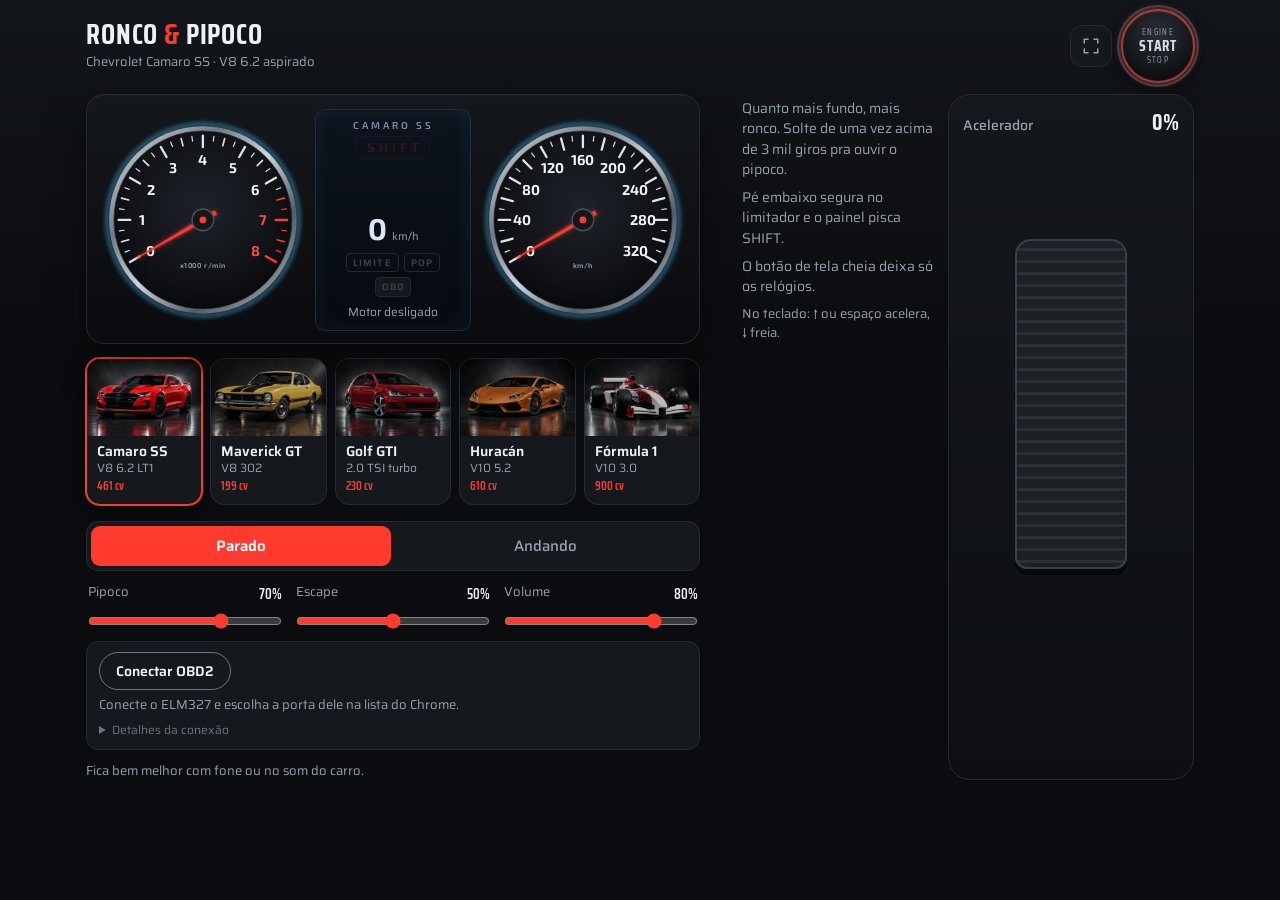
==== index.html @ 42ac66fa "Ronco & Pipoco: painéis por carro, modo painel e SHIFT - Conta-giros e velocímetro no estilo de cada" ====
<!doctype html>
<html lang="pt-BR">
<head>
<meta charset="utf-8">
<meta name="viewport" content="width=device-width, initial-scale=1, viewport-fit=cover">
<title>Ronco &amp; Pipoco</title>
<meta name="description" content="Simulador de ronco e pipoco de motor com o painel de cada carro: Camaro V8, Maverick V8, Golf GTI, Huracán V10 e Fórmula 1. Liga no OBD2 do seu carro.">
<meta name="theme-color" content="#0b0c0f">
<link rel="manifest" href="manifest.webmanifest">
<link rel="icon" href="icons/icon.svg" type="image/svg+xml">
<link rel="apple-touch-icon" href="icons/apple-touch-icon.png">
<meta name="mobile-web-app-capable" content="yes">
<meta name="apple-mobile-web-app-capable" content="yes">
<meta name="apple-mobile-web-app-status-bar-style" content="black-translucent">
<meta name="apple-mobile-web-app-title" content="Ronco">
<link rel="preconnect" href="https://fonts.googleapis.com">
<link rel="preconnect" href="https://fonts.gstatic.com" crossorigin>
<link href="https://fonts.googleapis.com/css2?family=Saira:wght@400;500;600&family=Saira+Condensed:wght@500;600;700&family=Exo+2:wght@600;700&family=Jost:wght@400;500&family=Barlow:wght@500;600;700&family=Michroma&family=Share+Tech+Mono&display=swap" rel="stylesheet">
<link rel="stylesheet" href="css/app.css">
</head>
<body data-car="camaro">
<main class="app">
  <header class="top">
    <div class="brand">
      <h1>Ronco <span>&amp;</span> Pipoco</h1>
      <p class="carline" id="carLine">Chevrolet Camaro SS · V8 6.2 aspirado</p>
    </div>
    <div class="topbtns">
      <button type="button" id="fsBtn" class="iconbtn" aria-pressed="false" aria-label="Modo painel: tela cheia só com os relógios" title="Modo painel: tela cheia só com os relógios">
        <svg class="ico-enter" viewBox="0 0 24 24" fill="none" stroke="currentColor" stroke-width="2" stroke-linecap="round" stroke-linejoin="round" aria-hidden="true"><path d="M8 3H3v5M16 3h5v5M8 21H3v-5M16 21h5v-5"/></svg>
        <svg class="ico-exit" viewBox="0 0 24 24" fill="none" stroke="currentColor" stroke-width="2" stroke-linecap="round" stroke-linejoin="round" aria-hidden="true"><path d="M3 8h5V3M21 8h-5V3M3 16h5v5M21 16h-5v5"/></svg>
      </button>
      <button type="button" id="power" class="start" aria-pressed="false" aria-label="Ligar motor">
        <span class="ring" aria-hidden="true"></span>
        <span class="lbl" aria-hidden="true"><small>ENGINE</small><b id="powerTxt">START</b><small>STOP</small></span>
      </button>
    </div>
  </header>

  <section class="cluster-wrap" id="clusterWrap" aria-label="Painel">
    <div id="cluster" class="cl"></div>
    <div class="backfire" id="backfire" aria-hidden="true"></div>
  </section>

  <section class="garage" aria-label="Garagem">
    <div class="cars" role="radiogroup" aria-label="Carro" id="segEngine"></div>
  </section>

  <section class="pedals" id="pedals" aria-label="Pedais">
    <div class="side">
      <div class="hint" id="hint">
        <div id="hintSim">
          <p>Quanto mais fundo, mais ronco. Solte de uma vez acima de 3 mil giros pra ouvir o pipoco.</p>
          <p>Pé embaixo segura no limitador e o painel pisca SHIFT.</p>
          <p>O botão de tela cheia deixa só os relógios.</p>
          <p class="kbd">No teclado: ↑ ou espaço acelera, ↓ freia.</p>
        </div>
        <div id="hintObd" hidden>
          <p>O pedal da tela segue o seu pé. A marcha e a velocidade vêm do seu carro.</p>
          <p>O giro do seu carro é convertido pra faixa do carro escolhido.</p>
          <p>Parado: o pipoco vem quando você solta depois de acelerar. Andando: ele continua enquanto o carro desacelera.</p>
          <p>Com o carro parado, pise até o fundo uma vez pra calibrar o pedal.</p>
        </div>
      </div>
      <div class="pad brake" id="brake" role="slider" tabindex="0" aria-label="Freio" aria-valuemin="0" aria-valuemax="100" aria-valuenow="0" data-on="0" hidden>
        <div class="fill"></div><div class="plate"></div>
        <div class="cap"><span>Freio</span><span class="pct">0%</span></div>
      </div>
    </div>
    <div class="pad gas" id="gas" role="slider" tabindex="0" aria-label="Acelerador" aria-valuemin="0" aria-valuemax="100" aria-valuenow="0" data-on="0">
      <div class="fill"></div><div class="plate"></div>
      <div class="cap"><span>Acelerador</span><span class="pct">0%</span></div>
    </div>
  </section>

  <section class="controls" aria-label="Ajustes">
    <div class="seg" role="radiogroup" aria-label="Situação do carro" id="segMode">
      <button type="button" role="radio" aria-checked="true" data-v="0">Parado</button>
      <button type="button" role="radio" aria-checked="false" data-v="1">Andando</button>
    </div>
    <div class="sliders">
      <label class="sl"><span>Pipoco <output id="popOut">70%</output></span><input id="pop" type="range" min="0" max="100" value="70"></label>
      <label class="sl"><span>Escape <output id="exhOut">50%</output></span><input id="exh" type="range" min="0" max="100" value="50"></label>
      <label class="sl"><span>Volume <output id="volOut">80%</output></span><input id="vol" type="range" min="0" max="100" value="80"></label>
    </div>
    <div class="obd" id="obd">
      <div class="obd-row">
        <button type="button" id="obdBtn" class="obd-btn" aria-pressed="false">Conectar OBD2</button>
        <button type="button" id="obdBle" class="obd-alt">Adaptador BLE</button>
      </div>
      <p class="obd-msg" id="obdMsg" role="status" aria-live="polite"></p>
      <details class="obd-log"><summary>Detalhes da conexão</summary><pre id="obdLog"></pre></details>
    </div>
  </section>

  <p class="status" id="status" role="status" aria-live="polite"></p>
</main>
<div class="shiftglow" id="shiftGlow" aria-hidden="true"></div>

<script src="js/engine.js"></script>
<script src="js/obd.js"></script>
<script src="js/cluster.js"></script>
<script src="js/app.js"></script>
</body>
</html>
---- css/app.css ----
/* Ronco & Pipoco — estilo geral e painéis por carro */
:root {
  --bg: #0b0c0f; --bg-2: #12151a; --surface: #15181d; --surface-2: #1c2026;
  --ink: #eef1f5; --ink-2: #98a1ad; --ink-3: #6b7480; --line: #262b33;
  --accent: #ff3b30; --accent-ink: #fff; --glow: #4fc3ff; --ok: #39d98a; --red: #ff4d4d;
  --rubber: #1d2025; --rib: #2b2f36; --fill: rgba(255, 59, 48, 0.16);
  --font-ui: "Saira", system-ui, -apple-system, "Segoe UI", Roboto, sans-serif;
  --font-num: "Saira Condensed", "Arial Narrow", "Roboto Condensed", system-ui, sans-serif;
  --radius: 18px;
  color-scheme: dark;
}
body[data-car="maverick"] { --bg: #0c0a08; --bg-2: #171209; --surface: #1a1612; --surface-2: #231d17; --line: #33291f; --accent: #ff8c42; --accent-ink: #1a0d04; --glow: #ffb257; --fill: rgba(255, 140, 66, 0.16); --ink: #f3ebdc; --ink-2: #a89d8a; --ink-3: #7a6f5f; }
body[data-car="gti"] { --accent: #e10a17; --glow: #ffffff; --fill: rgba(225, 10, 23, 0.16); }
body[data-car="huracan"] { --bg: #050507; --bg-2: #0d0d13; --surface: #111116; --surface-2: #18181f; --line: #26262f; --accent: #ffb400; --accent-ink: #1a1200; --glow: #ff7a00; --fill: rgba(255, 180, 0, 0.14); }
body[data-car="f1"] { --bg: #07080a; --bg-2: #0f1115; --surface: #14171b; --surface-2: #1b1f24; --line: #2a2f36; --accent: #39ff14; --accent-ink: #061a02; --glow: #4f7bff; --fill: rgba(57, 255, 20, 0.12); }

*, *::before, *::after { box-sizing: border-box; }
html { height: 100%; background: var(--bg); }
body {
  margin: 0; min-height: 100%; color: var(--ink);
  background: linear-gradient(180deg, var(--bg-2), var(--bg) 360px) no-repeat var(--bg);
  font: 400 16px/1.45 var(--font-ui);
  -webkit-tap-highlight-color: transparent; -webkit-text-size-adjust: 100%;
}
button { font: inherit; color: inherit; }
button:focus-visible, input:focus-visible, summary:focus-visible, [tabindex]:focus-visible { outline: 3px solid var(--glow); outline-offset: 2px; }
[hidden] { display: none !important; }

.app {
  max-width: 560px; margin: 0 auto;
  padding: calc(10px + env(safe-area-inset-top, 0px)) 16px calc(16px + env(safe-area-inset-bottom, 0px));
  display: grid; grid-template-columns: minmax(0, 1fr); gap: 12px;
}
.app > * { min-width: 0; }

/* ---------- topo ---------- */
.top { display: flex; align-items: center; justify-content: space-between; gap: 12px; }
.brand { min-width: 0; }
h1 { margin: 0; font: 700 22px/1 var(--font-num); letter-spacing: 0.03em; text-transform: uppercase; white-space: nowrap; }
h1 span { color: var(--accent); }
.carline { margin: 5px 0 0; font-size: 13px; color: var(--ink-2); white-space: nowrap; overflow: hidden; text-overflow: ellipsis; }
.topbtns { display: flex; align-items: center; gap: 10px; flex: none; }
.iconbtn {
  width: 42px; height: 42px; border-radius: 12px; border: 1px solid var(--line); background: var(--surface);
  color: var(--ink-2); display: grid; place-items: center; cursor: pointer; touch-action: manipulation;
}
.iconbtn:hover { color: var(--ink); }
.iconbtn svg { width: 18px; height: 18px; }
.iconbtn .ico-exit { display: none; }

/* botão de partida */
.start {
  position: relative; width: 62px; height: 62px; border-radius: 50%; border: 0; padding: 0; cursor: pointer; flex: none;
  background: radial-gradient(circle at 50% 32%, #2b2f36, #0e1013 72%);
  box-shadow: 0 0 0 3px #1b1e23, 0 0 0 5px #3a3f47, 0 8px 18px rgba(0, 0, 0, 0.6), inset 0 2px 2px rgba(255, 255, 255, 0.08);
  color: #d7dce3; display: grid; place-items: center; touch-action: manipulation;
}
.start .ring { position: absolute; inset: -1px; border-radius: 50%; border: 2px solid rgba(255, 80, 60, 0.6); box-shadow: 0 0 10px rgba(255, 80, 60, 0.4); transition: border-color 0.2s, box-shadow 0.2s; }
.start .lbl { display: grid; line-height: 1; text-align: center; font-family: var(--font-num); }
.start small { font-size: 8px; letter-spacing: 0.14em; color: #8f97a3; }
.start b { font-size: 14px; letter-spacing: 0.06em; margin: 2px 0; }
.start:active { transform: translateY(1px); }
.start[aria-pressed="true"] .ring { border-color: var(--ok); box-shadow: 0 0 14px rgba(57, 217, 138, 0.6), inset 0 0 10px rgba(57, 217, 138, 0.25); }
.start[aria-pressed="true"] b { color: #fff; }

/* ---------- painel ---------- */
.cluster-wrap { position: relative; container: clusterbox / inline-size; }
.backfire {
  position: absolute; left: 12%; right: 12%; bottom: -8px; height: 44px; border-radius: 50%;
  background: radial-gradient(closest-side, rgba(255, 150, 40, 0.95), rgba(255, 70, 0, 0.4), transparent);
  filter: blur(10px); opacity: 0; pointer-events: none;
}
.cl {
  position: relative; display: grid; grid-template-columns: minmax(0, 1fr) minmax(0, 1fr); grid-template-areas: "tach speedo" "center center";
  gap: 6px 8px; align-items: center; padding: 10px 8px 8px; border-radius: var(--radius);
  background: linear-gradient(180deg, #14171c, #0a0b0e); border: 1px solid var(--line);
  box-shadow: inset 0 1px 0 rgba(255, 255, 255, 0.04), 0 18px 40px rgba(0, 0, 0, 0.45);
}
.cl.shift-on { box-shadow: inset 0 0 0 2px #ff2a2a, 0 0 30px rgba(255, 40, 40, 0.6), 0 18px 40px rgba(0, 0, 0, 0.45); }
.cl .gauge { grid-area: tach; min-width: 0; }
.cl .speedo { grid-area: speedo; }
.cl .center { grid-area: center; min-width: 0; }
.cl .gauge svg { display: block; width: 100%; height: auto; aspect-ratio: 1 / 1; }
.cl-defs { position: absolute; width: 0; height: 0; overflow: hidden; }
.cl text { text-anchor: middle; dominant-baseline: central; user-select: none; -webkit-user-select: none; }
.cl .num { font-variant-numeric: tabular-nums; }
.cl-huracan, .cl-f1 { display: block; padding: 0; background: none; border: 0; border-radius: 20px; overflow: hidden; }
.cl-huracan svg, .cl-f1 svg { display: block; width: 100%; max-width: 100%; height: auto; }
.cl-huracan svg { aspect-ratio: 520 / 420; }
.cl-f1 svg { aspect-ratio: 520 / 300; }

/* telinha central dos painéis analógicos: em linhas no celular, em coluna quando cabe o painel de três partes */
.cl .screen, .cl .mfd, .cl .plate { display: grid; gap: 6px; padding: 8px 12px; border-radius: 10px; }
.cl .row { display: flex; align-items: center; justify-content: space-between; gap: 10px; min-width: 0; }
.cl .r2 { justify-content: flex-start; gap: 16px; }
.cl .brandline { font: 600 10px/1 "Exo 2", sans-serif; letter-spacing: 0.3em; color: #7f8fa3; white-space: nowrap; }
.cl .gear { font: 700 34px/1 "Exo 2", sans-serif; color: #fff; min-width: 1.1em; min-height: 1em; }
.cl .dspd { display: flex; align-items: baseline; gap: 5px; font-variant-numeric: tabular-nums; }
.cl .dspd b { font: 700 28px/1 "Exo 2", sans-serif; }
.cl .dspd span { font-size: 11px; color: var(--ink-2); }
.cl .lamps { display: flex; gap: 5px; flex-wrap: wrap; justify-content: flex-end; }
.cl .lamp { font: 600 9.5px/1 var(--font-ui); letter-spacing: 0.12em; padding: 4px 6px; border-radius: 4px; color: #3a414b; border: 1px solid #232930; }
.cl .lamp.cut.on { color: #fff; background: #d12a2a; border-color: #ff5a5a; box-shadow: 0 0 8px rgba(255, 60, 60, 0.6); }
.cl .lamp.pop.on { color: #111; background: #ffa63b; border-color: #ffc46b; box-shadow: 0 0 8px rgba(255, 166, 59, 0.6); }
.cl .lamp.obd.on { color: #06110b; background: #39d98a; border-color: #7cf0b6; box-shadow: 0 0 8px rgba(57, 217, 138, 0.6); }
.cl .msg { font-size: 12px; color: var(--ink-2); min-height: 1.3em; min-width: 0; white-space: nowrap; overflow: hidden; text-overflow: ellipsis; }

/* aviso de troca */
.cl .shift {
  font: 700 13px/1 "Exo 2", sans-serif; letter-spacing: 0.3em; padding: 4px 6px 4px 10px; border-radius: 4px;
  color: #ff3b30; border: 1px solid rgba(255, 59, 48, 0.55); opacity: 0.13; white-space: nowrap;
}
.cl .shift.on { opacity: 1; }
.cl .shift.hot { background: #ff2222; color: #fff; border-color: #ff8080; box-shadow: 0 0 14px rgba(255, 40, 40, 0.9); }

@container clusterbox (min-width: 560px) {
  .cl { grid-template-columns: minmax(0, 1.12fr) minmax(0, 0.86fr) minmax(0, 1.12fr); grid-template-areas: "tach center speedo"; gap: 0 10px; padding: 14px 14px 12px; }
  .cl .screen, .cl .mfd, .cl .plate { justify-items: center; text-align: center; gap: 8px; padding: 10px; }
  .cl .row { flex-direction: column; justify-content: center; gap: 6px; }
  .cl .r3 .lamps { order: -1; justify-content: center; }
  .cl .gear { font-size: 40px; }
  .cl .dspd b { font-size: 30px; }
}

/* Camaro: aro cromado, luz azul, ponteiro vermelho */
.cl-camaro .glowring { fill: none; stroke: var(--glow); stroke-width: 5; opacity: 0.55; filter: blur(3px); }
.cl-camaro .bezel { fill: url(#cam-bezel); }
.cl-camaro .face { fill: url(#cam-face); stroke: #2a2f37; stroke-width: 1; }
.cl-camaro .tick { stroke: #dfe4ea; stroke-width: 1.7; stroke-linecap: round; }
.cl-camaro .tick.mid { stroke-width: 2.4; }
.cl-camaro .tick.major { stroke-width: 3.4; }
.cl-camaro .tick.hot { stroke: #ff3b30; }
.cl-camaro .num { fill: #f2f5f8; font: 700 21px "Exo 2", sans-serif; }
.cl-camaro .num.hot { fill: #ff4a40; }
.cl-camaro .unit { fill: #9aa5b3; font: 600 10.5px "Exo 2", sans-serif; letter-spacing: 0.08em; }
.cl-camaro .nd { fill: #ff3b30; filter: drop-shadow(0 0 3px rgba(255, 59, 48, 0.7)); }
.cl-camaro .hub { fill: #15171b; stroke: #4a515b; stroke-width: 2; }
.cl-camaro .hubcap { fill: #ff3b30; }
.cl-camaro .screen { background: linear-gradient(180deg, #0d141d, #070a0f); border: 1px solid #1f2c3c; box-shadow: inset 0 0 24px rgba(79, 195, 255, 0.08); color: #dbe7f5; }

/* Maverick: relógios pretos, cromado largo, agulha laranja, luz âmbar */
.cl-maverick { background: linear-gradient(180deg, #1b1612, #0b0908); border-color: #3a2f24; }
.cl-maverick .bezel { fill: url(#mav-chrome); }
.cl-maverick .face { fill: url(#mav-face); }
.cl-maverick .innerring { fill: none; stroke: #2a2522; stroke-width: 1; }
.cl-maverick .tick { stroke: #f1e7d2; stroke-width: 1.4; }
.cl-maverick .tick.mid { stroke-width: 2; }
.cl-maverick .tick.major { stroke-width: 2.6; }
.cl-maverick .tick.hot { stroke: #ff5a36; }
.cl-maverick .num { fill: #f1e7d2; font: 400 20px "Jost", sans-serif; }
.cl-maverick .num.hot { fill: #ff6a46; }
.cl-maverick .unit, .cl-maverick .title { fill: #a89c86; font: 500 9.5px "Jost", sans-serif; letter-spacing: 0.2em; }
.cl-maverick .nd { fill: #ff8c42; filter: drop-shadow(0 2px 2px rgba(0, 0, 0, 0.6)); }
.cl-maverick .ndw { fill: #2b2b2b; }
.cl-maverick .hub { fill: url(#mav-chrome); stroke: #111; stroke-width: 1; }
.cl-maverick .hubcap { fill: #111; }
.cl-maverick .plate {
  background: linear-gradient(180deg, #2a241e, #15110e); border: 2px solid #8d857a;
  box-shadow: inset 0 0 0 1px #3b332b, inset 0 2px 8px rgba(0, 0, 0, 0.6);
}
.cl-maverick .brandline { font-family: "Jost", sans-serif; font-weight: 500; color: #b8a98f; letter-spacing: 0.32em; }
.cl-maverick .shift { font: 500 13px/1 "Jost", sans-serif; letter-spacing: 0.3em; }
.cl-maverick .quad { display: flex; gap: 10px; font: 500 18px/1 "Jost", sans-serif; color: #4a4038; }
.cl-maverick .quad span.on { color: #ffb257; text-shadow: 0 0 8px rgba(255, 178, 87, 0.8); }
.cl-maverick .gsmall { font: 500 14px "Jost", sans-serif; color: #ffb257; min-width: 2ch; }
.cl-maverick .odo { display: flex; align-items: center; gap: 2px; }
.cl-maverick .odo i {
  display: inline-grid; place-items: center; width: 16px; height: 22px; background: #0a0a0a; color: #f3e9d2;
  font: 500 15px/1 "Jost", sans-serif; font-style: normal; border-radius: 2px;
  box-shadow: inset 0 0 0 1px #2a2a2a, inset 0 -6px 8px rgba(0, 0, 0, 0.6);
}
.cl-maverick .odo i.tenth { background: #6d1d1d; }
.cl-maverick .odo small { margin-left: 6px; font: 500 11px "Jost", sans-serif; color: #a89c86; }
.cl-maverick .msg { color: #a89c86; }
.cl-maverick .r3 .lamps { order: 0; }

/* GTI: colmeia, números brancos, faixa e ponteiros vermelhos */
.cl-gti .bezel { fill: url(#gti-bezel); }
.cl-gti .face { fill: url(#gti-face); }
.cl-gti .redring { fill: none; stroke: #e10a17; stroke-width: 1.5; opacity: 0.9; }
.cl-gti .redband { fill: none; stroke: #e10a17; }
.cl-gti .tick { stroke: #fff; stroke-width: 1.6; }
.cl-gti .tick.mid { stroke-width: 2.2; }
.cl-gti .tick.major { stroke-width: 3; }
.cl-gti .num { fill: #fff; font: 600 19px "Barlow", sans-serif; }
.cl-gti .unit { fill: #9aa0ab; font: 500 10px "Barlow", sans-serif; letter-spacing: 0.08em; }
.cl-gti .badge { fill: #e10a17; font: 700 15px "Barlow", sans-serif; letter-spacing: 0.14em; }
.cl-gti .nd { fill: #e10a17; filter: drop-shadow(0 0 3px rgba(225, 10, 23, 0.6)); }
.cl-gti .ndtip { fill: #ff6b6b; }
.cl-gti .hub { fill: #111216; stroke: #34373e; stroke-width: 2; }
.cl-gti .mfd { background: #07070a; border: 1px solid #2a2b31; color: #f2f2f2; }
.cl-gti .brandline { color: #e10a17; font-family: "Barlow", sans-serif; font-weight: 700; }
.cl-gti .shift { font-family: "Barlow", sans-serif; }
.cl-gti .gear, .cl-gti .dspd b { font-family: "Barlow", sans-serif; }
.cl-gti .boost { display: flex; align-items: center; gap: 8px; font-size: 11px; color: var(--ink-2); width: 100%; }
.cl-gti .boost .bar { flex: 1; display: block; height: 5px; background: #23242a; border-radius: 3px; overflow: hidden; }
.cl-gti .boost .bfill { display: block; height: 100%; width: 0; background: #e10a17; }
.cl-gti .boost .bval { font: 600 12px var(--font-num); font-style: normal; color: #fff; min-width: 48px; text-align: right; }

/* LEDs de troca */
.cl .led { fill: #17171d; stroke: #26262e; stroke-width: 1; }
.cl .led.on.g { fill: #2cff6a; stroke: #7dffa6; filter: drop-shadow(0 0 4px #2cff6a); }
.cl .led.on.r { fill: #ff3b2f; stroke: #ff8a82; filter: drop-shadow(0 0 4px #ff3b2f); }
.cl .led.on.b { fill: #4f7bff; stroke: #9fb7ff; filter: drop-shadow(0 0 4px #4f7bff); }

/* Huracán: painel digital */
.cl-huracan .bg { fill: #050507; }
.cl-huracan .hexframe { fill: none; stroke: #2b2b35; stroke-width: 2; }
.cl-huracan .hexframe.thin { stroke: #1d1d25; stroke-width: 1; }
.cl-huracan .face { fill: url(#hur-face); stroke: #1b1b22; stroke-width: 1; }
.cl-huracan .redarc { fill: none; stroke: #ff2f2f; stroke-width: 4; }
.cl-huracan .track { fill: none; stroke: #1d1d25; stroke-width: 12; }
.cl-huracan .prog { fill: none; stroke: url(#hur-heat); stroke-width: 12; }
.cl-huracan .tick { stroke: #d9d9e0; stroke-width: 1.4; }
.cl-huracan .tick.major { stroke-width: 2.6; }
.cl-huracan .tick.hot { stroke: #ff3b3b; }
.cl-huracan .num { fill: #f0f0f4; font: 400 17px "Michroma", sans-serif; }
.cl-huracan .num.hot { fill: #ff4a4a; }
.cl-huracan .ptr { fill: #fff; filter: drop-shadow(0 0 3px rgba(255, 255, 255, 0.8)); }
.cl-huracan .hgear { fill: #fff; font: 400 88px "Michroma", sans-serif; }
.cl-huracan .hgear.hot { fill: #ff4a4a; }
.cl-huracan .hspd { fill: #ffb400; font: 400 40px "Michroma", sans-serif; font-variant-numeric: tabular-nums; }
.cl-huracan .hunit { fill: #8c8c99; font: 400 11px "Michroma", sans-serif; letter-spacing: 0.2em; }
.cl-huracan .hmsg { fill: #c9c9d2; font: 500 15px var(--font-ui); }
.cl-huracan .hlbl { fill: #6f6f7d; font: 400 11px "Michroma", sans-serif; letter-spacing: 0.16em; }
.cl-huracan .hval { fill: #f0f0f4; font: 400 18px "Michroma", sans-serif; font-variant-numeric: tabular-nums; }
.cl-huracan .hmode { fill: #ffb400; font: 400 13px "Michroma", sans-serif; letter-spacing: 0.3em; }
.cl-huracan .hlamp { fill: #2a2a33; font: 600 11px var(--font-ui); letter-spacing: 0.14em; }
.cl-huracan .hlamp.on { fill: #ff3b3b; }
.cl-huracan .hshift { fill: #ff3b3b; font: 400 14px "Michroma", sans-serif; letter-spacing: 0.4em; opacity: 0.12; }
.cl-huracan .hshift.on { opacity: 1; }
.cl-huracan .hshift.hot { filter: drop-shadow(0 0 6px rgba(255, 59, 59, 0.9)); }

/* Fórmula 1: volante com LCD */
.cl-f1 .wheel { stroke: #30353c; stroke-width: 2; }
.cl-f1 .lcd { fill: url(#f1-lcd); stroke: #0d0f0e; stroke-width: 3; }
.cl-f1 .lbl { fill: #3c4a3a; font: 500 12px "Share Tech Mono", monospace; letter-spacing: 0.2em; }
.cl-f1 .lbl.shift { fill: #182417; font-weight: 700; font-size: 14px; opacity: 0.15; }
.cl-f1 .lbl.shift.on { opacity: 1; }
.cl-f1 .sg { fill: #8f9c84; opacity: 0.3; }
.cl-f1 .sg.on { fill: #182417; opacity: 1; }
.cl-f1 .bar { fill: #8f9c84; opacity: 0.3; }
.cl-f1 .bar.on { fill: #182417; opacity: 1; }
.cl-f1 .lcdtxt { fill: #182417; font: 600 14px "Share Tech Mono", monospace; letter-spacing: 0.1em; text-anchor: start; }
.cl-f1 .lcdtxt.c { text-anchor: middle; }
.cl-f1 .lcdtxt.r { text-anchor: end; }
.cl-f1 .led { fill: #121417; stroke: #2a2f36; }

/* ---------- garagem ---------- */
.cars {
  display: flex; gap: 8px; overflow-x: auto; scroll-snap-type: x proximity; overscroll-behavior-x: contain;
  margin: 0 -16px; padding: 2px 16px 6px; scroll-padding: 0 16px; scrollbar-width: none;
}
.cars::-webkit-scrollbar { display: none; }
.car {
  flex: 0 0 auto; scroll-snap-align: start; display: grid; grid-template-columns: 62px auto; align-items: center; gap: 0 10px;
  padding: 5px 14px 5px 5px; border: 1px solid var(--line); border-radius: 12px;
  background: var(--surface); color: var(--ink); text-align: left; cursor: pointer; touch-action: manipulation;
  transition: border-color 0.15s, box-shadow 0.15s;
}
.car img { display: block; width: 62px; height: 42px; object-fit: cover; border-radius: 8px; background: #0a0b0e; filter: saturate(0.7) brightness(0.8); transition: filter 0.2s; }
.car .meta { display: grid; gap: 1px; min-width: 0; }
.car b { font: 600 14px/1.2 var(--font-ui); white-space: nowrap; }
.car .meta > span { font-size: 12px; line-height: 1.25; color: var(--ink-2); white-space: nowrap; }
.car em { display: none; font: 600 12px var(--font-num); font-style: normal; color: var(--accent); }
.car[aria-checked="true"] { border-color: var(--accent); box-shadow: 0 0 0 1px var(--accent), 0 8px 22px rgba(0, 0, 0, 0.45); }
.car[aria-checked="true"] img, .car:hover img { filter: none; }
@media (min-width: 900px) {
  .cars { display: grid; grid-template-columns: repeat(5, minmax(0, 1fr)); margin: 0; padding: 2px 0 4px; overflow: visible; }
  .car { grid-template-columns: minmax(0, 1fr); padding: 0; overflow: hidden; border-radius: 14px; }
  .car img { width: 100%; height: auto; aspect-ratio: 3 / 2; border-radius: 0; }
  .car .meta { padding: 7px 10px 9px; }
  .car em { display: block; }
  .car b, .car .meta > span { overflow: hidden; text-overflow: ellipsis; }
}

/* ---------- pedais ---------- */
.pedals { display: grid; grid-template-columns: minmax(0, 1fr) minmax(0, 1.25fr); gap: 12px; min-height: 220px; }
.side { display: grid; min-height: 0; }
.hint { align-self: start; font-size: 14px; color: var(--ink-2); padding: 4px 2px; }
.hint p { margin: 0 0 8px; max-width: 30ch; }
.hint .kbd { display: none; font-size: 13px; }
@media (hover: hover) and (pointer: fine) { .hint .kbd { display: block; } }
.pad {
  position: relative; height: 100%; min-height: 210px; border-radius: 22px; overflow: hidden;
  background: linear-gradient(180deg, #14171c, #0d0f13); border: 1px solid var(--line); cursor: ns-resize;
  touch-action: none; -webkit-user-select: none; user-select: none; -webkit-touch-callout: none;
}
.pad .fill { position: absolute; left: 0; right: 0; top: 0; height: calc(var(--y, 0) * 100%); background: var(--fill); border-bottom: 2px solid var(--accent); opacity: 0; transition: opacity 0.12s; }
.pad[data-on="1"] .fill { opacity: 1; }
.pad .plate {
  position: absolute; left: 50%; top: 21%; width: min(46%, 170px); height: min(60%, 330px); border-radius: 16px 16px 12px 12px;
  background: repeating-linear-gradient(to bottom, var(--rubber) 0 9px, var(--rib) 9px 12px);
  transform: translateX(-50%) perspective(520px) rotateX(calc(var(--d, 0) * 26deg)); transform-origin: 50% 100%;
  box-shadow: 0 6px 0 rgba(0, 0, 0, 0.55), inset 0 0 0 2px #3a3f47; pointer-events: none;
}
.pad.brake .plate { width: min(66%, 220px); height: min(40%, 200px); top: 30%; }
.pad .cap { position: absolute; left: 14px; right: 14px; top: 10px; display: flex; justify-content: space-between; align-items: baseline; font-size: 14px; font-weight: 500; color: var(--ink-2); pointer-events: none; }
.pad .pct { font: 700 22px var(--font-num); color: var(--ink); font-variant-numeric: tabular-nums; }

/* ---------- ajustes ---------- */
.controls { display: grid; gap: 12px; }
.seg { display: grid; grid-auto-flow: column; grid-auto-columns: 1fr; gap: 4px; padding: 4px; border-radius: 12px; background: var(--surface); border: 1px solid var(--line); }
.seg button { min-height: 40px; border: 0; border-radius: 9px; background: transparent; color: var(--ink-2); font: 500 15px var(--font-ui); cursor: pointer; touch-action: manipulation; }
.seg button[aria-checked="true"] { background: var(--accent); color: var(--accent-ink); font-weight: 600; }
.sliders { display: grid; grid-template-columns: repeat(3, minmax(0, 1fr)); gap: 14px; padding: 0 2px; }
.sl { display: grid; gap: 2px; font-size: 13px; color: var(--ink-2); }
.sl > span { display: flex; justify-content: space-between; gap: 6px; }
.sl output { color: var(--ink); font: 600 14px var(--font-num); font-variant-numeric: tabular-nums; }
.sl input { width: 100%; margin: 6px 0 0; accent-color: var(--accent); }
@media (max-width: 380px) { .sliders { grid-template-columns: 1fr 1fr; } }

.obd { display: grid; gap: 6px; padding: 10px 12px; border-radius: 12px; background: var(--surface); border: 1px solid var(--line); }
.obd.live { border-color: var(--ok); }
.obd-row { display: flex; flex-wrap: wrap; align-items: center; gap: 10px; }
.obd-btn { min-height: 38px; padding: 0 16px; border-radius: 999px; border: 1.5px solid var(--ink-3); background: transparent; color: var(--ink); font: 600 14px var(--font-ui); cursor: pointer; }
.obd-btn[aria-pressed="true"] { background: var(--ok); border-color: var(--ok); color: #06110b; }
.obd-btn:disabled { opacity: 0.5; cursor: default; }
.obd-alt { min-height: 38px; padding: 0 4px; border: 0; background: none; color: var(--ink-2); font-size: 13px; text-decoration: underline; text-underline-offset: 3px; cursor: pointer; }
.obd-msg { margin: 0; font-size: 13px; color: var(--ink-2); }
.obd-msg.err { color: var(--red); }
.obd-log summary { font-size: 12px; color: var(--ink-3); cursor: pointer; }
.obd-log pre { margin: 6px 0 0; max-height: 150px; overflow: auto; padding: 8px 10px; border-radius: 8px; background: var(--bg); font-size: 11.5px; line-height: 1.4; white-space: pre-wrap; }

.status { margin: 0; min-height: 1.45em; font-size: 13px; color: var(--ink-2); }
.status.err { color: var(--red); }

@media (max-height: 700px) and (max-width: 899px) {
  .app { gap: 10px; }
  .pedals { min-height: 190px; }
  .pad { min-height: 184px; }
}
@media (min-width: 900px) {
  .app { max-width: 1140px; grid-template-columns: minmax(0, 1.15fr) minmax(0, 0.85fr); column-gap: 40px; align-content: start; }
  .top { grid-column: 1 / -1; }
  .cluster-wrap, .garage, .controls, .status { grid-column: 1; }
  .pedals { grid-column: 2; grid-row: 2 / span 4; min-height: 540px; }
  h1 { font-size: 28px; }
  .start { width: 72px; height: 72px; }
  .start b { font-size: 15px; }
  .start small { font-size: 9px; }
}

/* ---------- pisca de troca em tela cheia ---------- */
.shiftglow { position: fixed; inset: 0; pointer-events: none; z-index: 4; opacity: 0; box-shadow: inset 0 0 90px 14px rgba(255, 30, 30, 0.8); }
body.cockpit .shiftglow.on { opacity: 1; }

/* ---------- modo painel: tela cheia só com os relógios ---------- */
body.cockpit .iconbtn .ico-enter { display: none; }
body.cockpit .iconbtn .ico-exit { display: block; }
body.cockpit { overflow: hidden; background: #000; }
body.cockpit .app {
  max-width: none; min-height: 100vh; min-height: 100dvh; padding: 8px; gap: 8px;
  grid-template-columns: minmax(0, 1fr) minmax(130px, 24%); grid-template-rows: auto minmax(0, 1fr); align-items: center;
}
body.cockpit .garage, body.cockpit .controls, body.cockpit .status, body.cockpit .hint, body.cockpit .brand { display: none !important; }
body.cockpit .top { grid-column: 2; grid-row: 1; justify-content: flex-end; }
body.cockpit .cluster-wrap { grid-column: 1; grid-row: 1 / span 2; justify-self: center; align-self: center; width: 100%; }
body.cockpit .pedals { grid-column: 2; grid-row: 2; min-height: 0; height: 100%; grid-template-columns: minmax(0, 1fr); grid-template-rows: 1fr 1fr; gap: 8px; }
body.cockpit .pedals.one { grid-template-rows: minmax(0, 1fr); }
body.cockpit .pedals.one .side { display: none; }
body.cockpit .pad { min-height: 0; height: 100%; }
body.cockpit.obd-live .pedals { display: none; }
body.cockpit.obd-live .app { grid-template-columns: minmax(0, 1fr) auto; }
@media (orientation: portrait) {
  body.cockpit .app { grid-template-columns: minmax(0, 1fr); grid-template-rows: auto auto minmax(0, 1fr); align-items: start; align-content: start; }
  body.cockpit .top, body.cockpit .cluster-wrap, body.cockpit .pedals { grid-column: 1; }
  body.cockpit .top { grid-row: 1; }
  body.cockpit .cluster-wrap { grid-row: 2; }
  body.cockpit .pedals { grid-row: 3; align-self: stretch; height: auto; min-height: 170px; grid-template-columns: minmax(0, 1fr) minmax(0, 1.25fr); grid-template-rows: minmax(0, 1fr); }
  body.cockpit .pedals.one { grid-template-columns: minmax(0, 1fr); }
  body.cockpit.obd-live .app { grid-template-columns: minmax(0, 1fr); }
}

@media (prefers-reduced-motion: reduce) {
  .start .ring, .pad .fill, .car, .car img { transition: none; }
}
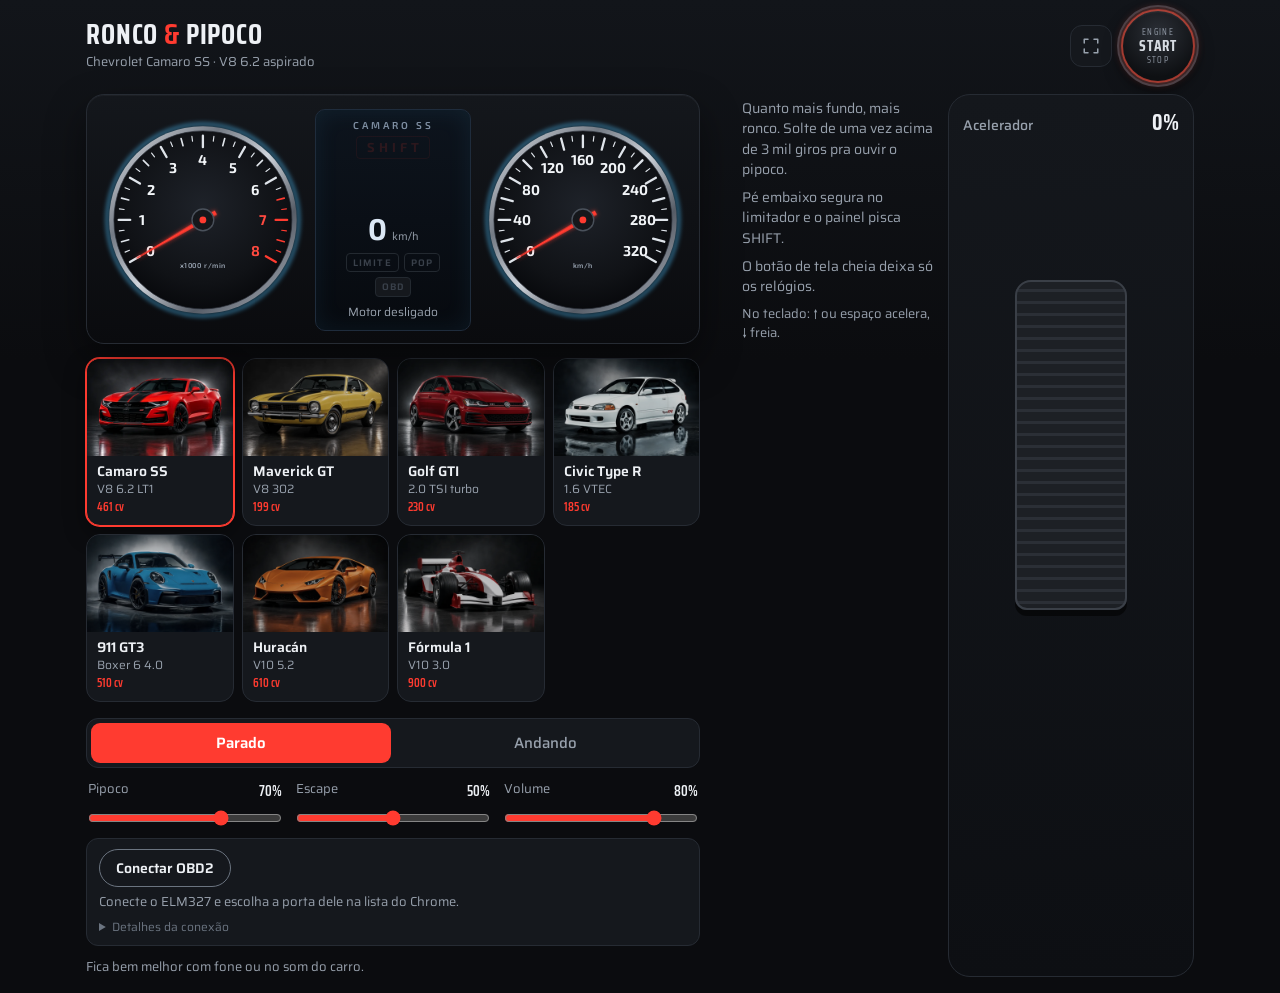
==== commit 109aa6c1: "Civic Type R VTEC e Porsche 911 GT3: som, painel e foto - Honda Civic Type R (EK9), B16B 1.6 VTEC at" ====
--- a/index.html
+++ b/index.html
@@ -4,7 +4,7 @@
 <meta charset="utf-8">
 <meta name="viewport" content="width=device-width, initial-scale=1, viewport-fit=cover">
 <title>Ronco &amp; Pipoco</title>
-<meta name="description" content="Simulador de ronco e pipoco de motor com o painel de cada carro: Camaro V8, Maverick V8, Golf GTI, Huracán V10 e Fórmula 1. Liga no OBD2 do seu carro.">
+<meta name="description" content="Simulador de ronco e pipoco de motor com o painel de cada carro: Camaro V8, Maverick V8, Golf GTI, Civic Type R VTEC, Porsche 911 GT3, Huracán V10 e Fórmula 1. Liga no OBD2 do seu carro.">
 <meta name="theme-color" content="#0b0c0f">
 <link rel="manifest" href="manifest.webmanifest">
 <link rel="icon" href="icons/icon.svg" type="image/svg+xml">
--- a/css/app.css
+++ b/css/app.css
@@ -13,6 +13,8 @@
 body[data-car="gti"] { --accent: #e10a17; --glow: #ffffff; --fill: rgba(225, 10, 23, 0.16); }
 body[data-car="huracan"] { --bg: #050507; --bg-2: #0d0d13; --surface: #111116; --surface-2: #18181f; --line: #26262f; --accent: #ffb400; --accent-ink: #1a1200; --glow: #ff7a00; --fill: rgba(255, 180, 0, 0.14); }
 body[data-car="f1"] { --bg: #07080a; --bg-2: #0f1115; --surface: #14171b; --surface-2: #1b1f24; --line: #2a2f36; --accent: #39ff14; --accent-ink: #061a02; --glow: #4f7bff; --fill: rgba(57, 255, 20, 0.12); }
+body[data-car="civic"] { --accent: #e3001b; --glow: #ffb000; --fill: rgba(227, 0, 27, 0.16); }
+body[data-car="gt3"] { --bg: #07090c; --bg-2: #0c1219; --surface: #12161c; --surface-2: #19202a; --line: #232a35; --accent: #2b8fff; --accent-ink: #fff; --glow: #7cc0ff; --fill: rgba(43, 143, 255, 0.16); }
 
 *, *::before, *::after { box-sizing: border-box; }
 html { height: 100%; background: var(--bg); }
@@ -84,13 +86,14 @@
 .cl-defs { position: absolute; width: 0; height: 0; overflow: hidden; }
 .cl text { text-anchor: middle; dominant-baseline: central; user-select: none; -webkit-user-select: none; }
 .cl .num { font-variant-numeric: tabular-nums; }
-.cl-huracan, .cl-f1 { display: block; padding: 0; background: none; border: 0; border-radius: 20px; overflow: hidden; }
-.cl-huracan svg, .cl-f1 svg { display: block; width: 100%; max-width: 100%; height: auto; }
+.cl-huracan, .cl-f1, .cl-gt3 { display: block; padding: 0; background: none; border: 0; border-radius: 20px; overflow: hidden; }
+.cl-huracan svg, .cl-f1 svg, .cl-gt3 svg { display: block; width: 100%; max-width: 100%; height: auto; }
 .cl-huracan svg { aspect-ratio: 520 / 420; }
 .cl-f1 svg { aspect-ratio: 520 / 300; }
+.cl-gt3 svg { aspect-ratio: 560 / 300; }
 
 /* telinha central dos painéis analógicos: em linhas no celular, em coluna quando cabe o painel de três partes */
-.cl .screen, .cl .mfd, .cl .plate { display: grid; gap: 6px; padding: 8px 12px; border-radius: 10px; }
+.cl .screen, .cl .mfd, .cl .plate, .cl .lcd { display: grid; gap: 6px; padding: 8px 12px; border-radius: 10px; }
 .cl .row { display: flex; align-items: center; justify-content: space-between; gap: 10px; min-width: 0; }
 .cl .r2 { justify-content: flex-start; gap: 16px; }
 .cl .brandline { font: 600 10px/1 "Exo 2", sans-serif; letter-spacing: 0.3em; color: #7f8fa3; white-space: nowrap; }
@@ -115,7 +118,7 @@
 
 @container clusterbox (min-width: 560px) {
   .cl { grid-template-columns: minmax(0, 1.12fr) minmax(0, 0.86fr) minmax(0, 1.12fr); grid-template-areas: "tach center speedo"; gap: 0 10px; padding: 14px 14px 12px; }
-  .cl .screen, .cl .mfd, .cl .plate { justify-items: center; text-align: center; gap: 8px; padding: 10px; }
+  .cl .screen, .cl .mfd, .cl .plate, .cl .lcd { justify-items: center; text-align: center; gap: 8px; padding: 10px; }
   .cl .row { flex-direction: column; justify-content: center; gap: 6px; }
   .cl .r3 .lamps { order: -1; justify-content: center; }
   .cl .gear { font-size: 40px; }
@@ -196,6 +199,68 @@
 .cl-gti .boost .bar { flex: 1; display: block; height: 5px; background: #23242a; border-radius: 3px; overflow: hidden; }
 .cl-gti .boost .bfill { display: block; height: 100%; width: 0; background: #e10a17; }
 .cl-gti .boost .bval { font: 600 12px var(--font-num); font-style: normal; color: #fff; min-width: 48px; text-align: right; }
+
+/* Civic Type R: relógios brancos, ponteiros vermelhos, visor âmbar e luz do VTEC */
+.cl-civic { background: linear-gradient(180deg, #1b1c20, #0a0a0c); }
+.cl-civic .bezel { fill: url(#civ-bezel); }
+.cl-civic .face { fill: url(#civ-face); stroke: #9a9a93; stroke-width: 1; }
+.cl-civic .redband { fill: none; stroke: #e3001b; }
+.cl-civic .tick { stroke: #16181c; stroke-width: 1.5; }
+.cl-civic .tick.mid { stroke-width: 2.1; }
+.cl-civic .tick.major { stroke-width: 3; }
+.cl-civic .tick.hot { stroke: #c80018; }
+.cl-civic .num { fill: #121418; font: 600 21px "Barlow", sans-serif; }
+.cl-civic .num.hot { fill: #c80018; }
+.cl-civic .unit { fill: #5a5e64; font: 600 10px "Barlow", sans-serif; letter-spacing: 0.06em; }
+.cl-civic .badge { fill: #e3001b; font: italic 700 16px "Exo 2", sans-serif; letter-spacing: 0.04em; }
+.cl-civic .nd { fill: #e3001b; filter: drop-shadow(0 1px 1.5px rgba(0, 0, 0, 0.45)); }
+.cl-civic .ndw { fill: #1a1a1c; }
+.cl-civic .hub { fill: #141519; stroke: #2c2f35; stroke-width: 2; }
+.cl-civic .hubcap { fill: #34373d; }
+.cl-civic .lcd { background: linear-gradient(180deg, #1a1208, #0c0803); border: 1px solid #3b2a12; box-shadow: inset 0 0 22px rgba(255, 140, 20, 0.08); color: #ffb347; }
+.cl-civic .brandline { color: #e3001b; font: italic 700 12px/1 "Exo 2", sans-serif; letter-spacing: 0.16em; }
+.cl-civic .gear, .cl-civic .dspd b { color: #ffb347; font-family: "Barlow", sans-serif; text-shadow: 0 0 8px rgba(255, 150, 40, 0.45); }
+.cl-civic .dspd span, .cl-civic .msg { color: #a3793f; }
+.cl-civic .vtec {
+  font: italic 700 13px/1 "Exo 2", sans-serif; letter-spacing: 0.12em; padding: 4px 8px; border-radius: 4px;
+  color: #4d3614; border: 1px solid #3b2a12; white-space: nowrap; transition: background 0.08s, color 0.08s;
+}
+.cl-civic .vtec.on { color: #1a0d00; background: #ffb000; border-color: #ffd36b; box-shadow: 0 0 12px rgba(255, 176, 0, 0.85); }
+
+/* 911 GT3: conta-giros central com telas dos lados */
+.cl-gt3 .bg { fill: #07080a; }
+.cl-gt3 .scr { fill: url(#gt3-scr); stroke: #22262d; stroke-width: 1.5; }
+.cl-gt3 .ring { fill: none; stroke: url(#gt3-ring); stroke-width: 5; }
+.cl-gt3 .face { fill: url(#gt3-face); stroke: #24272d; stroke-width: 1; }
+.cl-gt3 .redarc { fill: none; stroke: #e5231b; stroke-width: 6; }
+.cl-gt3 .tick { stroke: #e9ecef; stroke-width: 1.5; }
+.cl-gt3 .tick.mid { stroke-width: 2; }
+.cl-gt3 .tick.major { stroke-width: 3.2; }
+.cl-gt3 .tick.hot { stroke: #ff3b30; }
+.cl-gt3 .num { fill: #f4f5f7; font: 600 21px "Barlow", sans-serif; }
+.cl-gt3 .num.hot { fill: #ff4a3d; }
+.cl-gt3 .ptr { fill: #ff4b1f; filter: drop-shadow(0 0 2px rgba(255, 75, 31, 0.6)); }
+.cl-gt3 .cap { fill: #121418; stroke: #3d4148; stroke-width: 2; }
+.cl-gt3 .cap2 { fill: #2a2d33; }
+.cl-gt3 .gunit { fill: #8a919b; font: 500 9.5px "Barlow", sans-serif; letter-spacing: 0.14em; }
+.cl-gt3 .ggear { fill: #fff; font: 600 46px "Barlow", sans-serif; }
+.cl-gt3 .ggear.hot { fill: #ff4a3d; }
+.cl-gt3 .gmsg { fill: #b9c0c9; font: 500 13px var(--font-ui); }
+.cl-gt3 .gshift { fill: #ff3b30; font: 700 12px "Barlow", sans-serif; letter-spacing: 0.32em; opacity: 0.14; }
+.cl-gt3 .gshift.on { opacity: 1; }
+.cl-gt3 .gshift.hot { filter: drop-shadow(0 0 5px rgba(255, 59, 48, 0.9)); }
+.cl-gt3 .sl { fill: none; stroke: #1c1f25; stroke-width: 9; }
+.cl-gt3 .sl.on.g { stroke: #2cff6a; filter: drop-shadow(0 0 3px #2cff6a); }
+.cl-gt3 .sl.on.y { stroke: #ffd21f; filter: drop-shadow(0 0 3px #ffd21f); }
+.cl-gt3 .sl.on.r { stroke: #ff3b2f; filter: drop-shadow(0 0 3px #ff3b2f); }
+.cl-gt3 .slbl { fill: #7d848e; font: 600 11px "Barlow", sans-serif; letter-spacing: 0.18em; }
+.cl-gt3 .sval { fill: #fff; font: 600 40px "Barlow", sans-serif; font-variant-numeric: tabular-nums; }
+.cl-gt3 .sval.sm { font-size: 30px; }
+.cl-gt3 .smode { fill: #2b8fff; font: 700 15px "Barlow", sans-serif; letter-spacing: 0.24em; }
+.cl-gt3 .slamp { fill: #2c3037; font: 600 11px var(--font-ui); letter-spacing: 0.14em; }
+.cl-gt3 .slamp.cut.on { fill: #ff3b3b; }
+.cl-gt3 .slamp.pop.on { fill: #ffa63b; }
+.cl-gt3 .slamp.obd.on { fill: #39d98a; }
 
 /* LEDs de troca */
 .cl .led { fill: #17171d; stroke: #26262e; stroke-width: 1; }
@@ -266,7 +331,7 @@
 .car[aria-checked="true"] { border-color: var(--accent); box-shadow: 0 0 0 1px var(--accent), 0 8px 22px rgba(0, 0, 0, 0.45); }
 .car[aria-checked="true"] img, .car:hover img { filter: none; }
 @media (min-width: 900px) {
-  .cars { display: grid; grid-template-columns: repeat(5, minmax(0, 1fr)); margin: 0; padding: 2px 0 4px; overflow: visible; }
+  .cars { display: grid; grid-template-columns: repeat(4, minmax(0, 1fr)); margin: 0; padding: 2px 0 4px; overflow: visible; }
   .car { grid-template-columns: minmax(0, 1fr); padding: 0; overflow: hidden; border-radius: 14px; }
   .car img { width: 100%; height: auto; aspect-ratio: 3 / 2; border-radius: 0; }
   .car .meta { padding: 7px 10px 9px; }
@@ -373,5 +438,5 @@
 }
 
 @media (prefers-reduced-motion: reduce) {
-  .start .ring, .pad .fill, .car, .car img { transition: none; }
-}
+  .start .ring, .pad .fill, .car, .car img, .cl-civic .vtec { transition: none; }
+}
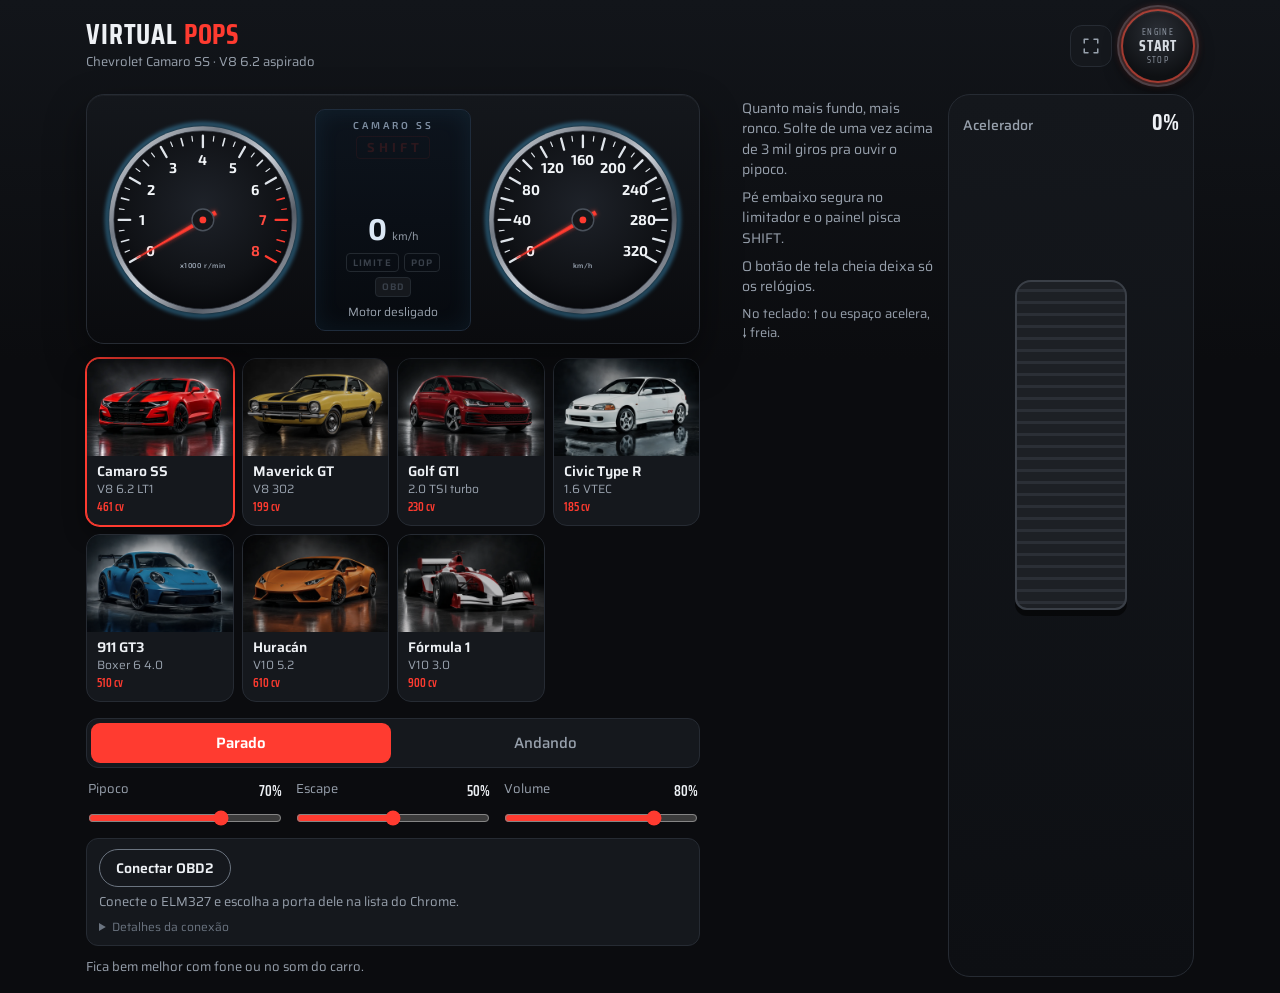
==== commit b968bb4f: "Novo nome: Virtual Pops (site, manifesto, README e nome do app no iPhone) Co-Authored-By: Claude Opu" ====
--- a/index.html
+++ b/index.html
@@ -3,8 +3,8 @@
 <head>
 <meta charset="utf-8">
 <meta name="viewport" content="width=device-width, initial-scale=1, viewport-fit=cover">
-<title>Ronco &amp; Pipoco</title>
-<meta name="description" content="Simulador de ronco e pipoco de motor com o painel de cada carro: Camaro V8, Maverick V8, Golf GTI, Civic Type R VTEC, Porsche 911 GT3, Huracán V10 e Fórmula 1. Liga no OBD2 do seu carro.">
+<title>Virtual Pops</title>
+<meta name="description" content="Virtual Pops: simulador de ronco e pipoco de motor com o painel de cada carro: Camaro V8, Maverick V8, Golf GTI, Civic Type R VTEC, Porsche 911 GT3, Huracán V10 e Fórmula 1. Liga no OBD2 do seu carro.">
 <meta name="theme-color" content="#0b0c0f">
 <link rel="manifest" href="manifest.webmanifest">
 <link rel="icon" href="icons/icon.svg" type="image/svg+xml">
@@ -12,17 +12,17 @@
 <meta name="mobile-web-app-capable" content="yes">
 <meta name="apple-mobile-web-app-capable" content="yes">
 <meta name="apple-mobile-web-app-status-bar-style" content="black-translucent">
-<meta name="apple-mobile-web-app-title" content="Ronco">
+<meta name="apple-mobile-web-app-title" content="Virtual Pops">
 <link rel="preconnect" href="https://fonts.googleapis.com">
 <link rel="preconnect" href="https://fonts.gstatic.com" crossorigin>
-<link href="https://fonts.googleapis.com/css2?family=Saira:wght@400;500;600&family=Saira+Condensed:wght@500;600;700&family=Exo+2:wght@600;700&family=Jost:wght@400;500&family=Barlow:wght@500;600;700&family=Michroma&family=Share+Tech+Mono&display=swap" rel="stylesheet">
+<link href="https://fonts.googleapis.com/css2?family=Saira:wght@400;500;600&family=Saira+Condensed:wght@500;600;700&family=Exo+2:ital,wght@0,600;0,700;1,700&family=Jost:wght@400;500&family=Barlow:wght@500;600;700&family=Michroma&family=Share+Tech+Mono&display=swap" rel="stylesheet">
 <link rel="stylesheet" href="css/app.css">
 </head>
 <body data-car="camaro">
 <main class="app">
   <header class="top">
     <div class="brand">
-      <h1>Ronco <span>&amp;</span> Pipoco</h1>
+      <h1>Virtual <span>Pops</span></h1>
       <p class="carline" id="carLine">Chevrolet Camaro SS · V8 6.2 aspirado</p>
     </div>
     <div class="topbtns">
--- a/css/app.css
+++ b/css/app.css
@@ -1,4 +1,4 @@
-/* Ronco & Pipoco — estilo geral e painéis por carro */
+/* Virtual Pops — estilo geral e painéis por carro */
 :root {
   --bg: #0b0c0f; --bg-2: #12151a; --surface: #15181d; --surface-2: #1c2026;
   --ink: #eef1f5; --ink-2: #98a1ad; --ink-3: #6b7480; --line: #262b33;
@@ -415,7 +415,9 @@
 body.cockpit .iconbtn .ico-exit { display: block; }
 body.cockpit { overflow: hidden; background: #000; }
 body.cockpit .app {
-  max-width: none; min-height: 100vh; min-height: 100dvh; padding: 8px; gap: 8px;
+  max-width: none; min-height: 100vh; min-height: 100dvh; gap: 8px;
+  /* longe da ilha/entalhe e do traço de início quando o app esconde a barra de status */
+  padding: max(8px, env(safe-area-inset-top, 0px)) max(8px, env(safe-area-inset-right, 0px)) max(8px, env(safe-area-inset-bottom, 0px)) max(8px, env(safe-area-inset-left, 0px));
   grid-template-columns: minmax(0, 1fr) minmax(130px, 24%); grid-template-rows: auto minmax(0, 1fr); align-items: center;
 }
 body.cockpit .garage, body.cockpit .controls, body.cockpit .status, body.cockpit .hint, body.cockpit .brand { display: none !important; }
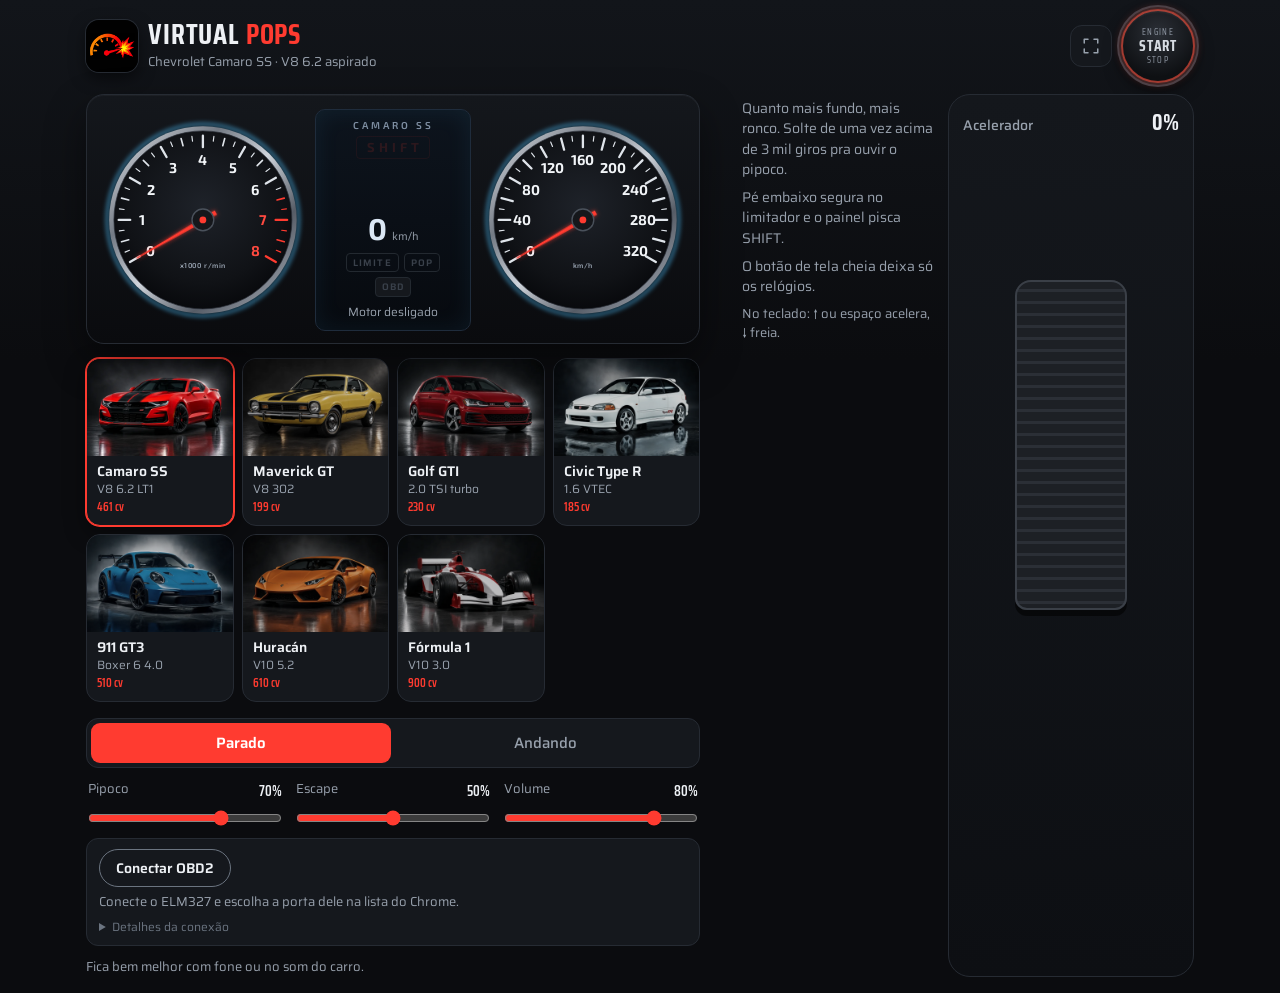
==== commit 14ec5d58: "Logo novo do Virtual Pops: conta-giros no corte com o pipoco explodindo - Feito no Higgsfield (GPT I" ====
--- a/index.html
+++ b/index.html
@@ -7,7 +7,7 @@
 <meta name="description" content="Virtual Pops: simulador de ronco e pipoco de motor com o painel de cada carro: Camaro V8, Maverick V8, Golf GTI, Civic Type R VTEC, Porsche 911 GT3, Huracán V10 e Fórmula 1. Liga no OBD2 do seu carro.">
 <meta name="theme-color" content="#0b0c0f">
 <link rel="manifest" href="manifest.webmanifest">
-<link rel="icon" href="icons/icon.svg" type="image/svg+xml">
+<link rel="icon" href="icons/icon-192.png" type="image/png">
 <link rel="apple-touch-icon" href="icons/apple-touch-icon.png">
 <meta name="mobile-web-app-capable" content="yes">
 <meta name="apple-mobile-web-app-capable" content="yes">
@@ -22,8 +22,11 @@
 <main class="app">
   <header class="top">
     <div class="brand">
-      <h1>Virtual <span>Pops</span></h1>
-      <p class="carline" id="carLine">Chevrolet Camaro SS · V8 6.2 aspirado</p>
+      <img class="logo" src="icons/icon-192.png" alt="" width="44" height="44">
+      <div class="brandtxt">
+        <h1>Virtual <span>Pops</span></h1>
+        <p class="carline" id="carLine">Chevrolet Camaro SS · V8 6.2 aspirado</p>
+      </div>
     </div>
     <div class="topbtns">
       <button type="button" id="fsBtn" class="iconbtn" aria-pressed="false" aria-label="Modo painel: tela cheia só com os relógios" title="Modo painel: tela cheia só com os relógios">
--- a/css/app.css
+++ b/css/app.css
@@ -37,7 +37,9 @@
 
 /* ---------- topo ---------- */
 .top { display: flex; align-items: center; justify-content: space-between; gap: 12px; }
-.brand { min-width: 0; }
+.brand { min-width: 0; display: flex; align-items: center; gap: 10px; }
+.brandtxt { min-width: 0; }
+.logo { flex: none; display: block; width: 44px; height: 44px; border-radius: 11px; box-shadow: 0 0 0 1px var(--line), 0 6px 16px rgba(0, 0, 0, 0.5); }
 h1 { margin: 0; font: 700 22px/1 var(--font-num); letter-spacing: 0.03em; text-transform: uppercase; white-space: nowrap; }
 h1 span { color: var(--accent); }
 .carline { margin: 5px 0 0; font-size: 13px; color: var(--ink-2); white-space: nowrap; overflow: hidden; text-overflow: ellipsis; }
@@ -401,6 +403,7 @@
   .cluster-wrap, .garage, .controls, .status { grid-column: 1; }
   .pedals { grid-column: 2; grid-row: 2 / span 4; min-height: 540px; }
   h1 { font-size: 28px; }
+  .logo { width: 52px; height: 52px; border-radius: 13px; }
   .start { width: 72px; height: 72px; }
   .start b { font-size: 15px; }
   .start small { font-size: 9px; }
